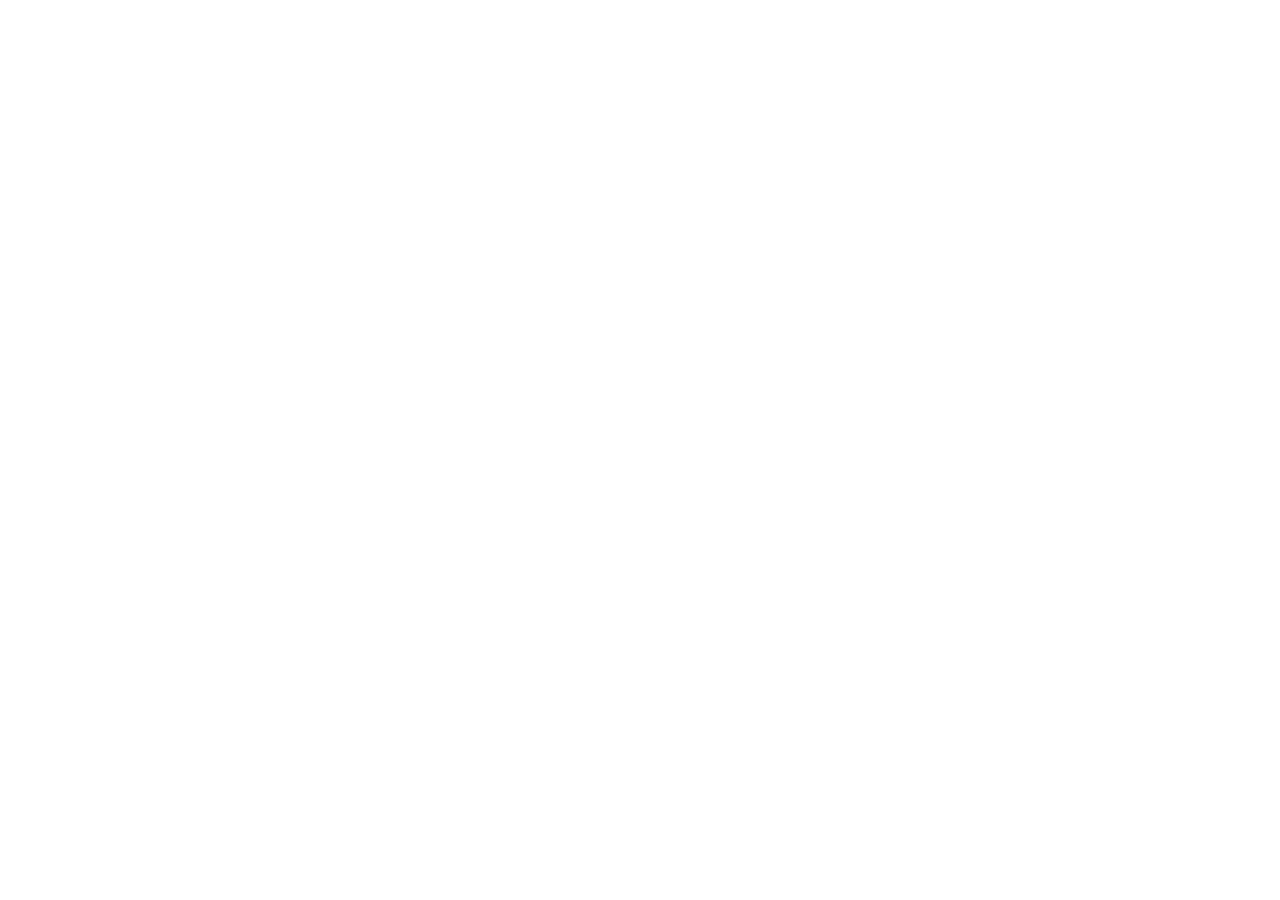
==== index.html @ 39a380a9 "Terminada pre-entrega 2" ====
<!DOCTYPE html>
<html lang="en">
<head>
    <meta charset="UTF-8">
    <meta name="viewport" content="width=device-width, initial-scale=1.0">
    <title>Calculadora</title>
</head>
<body>
    <script src="js/simulador.js"></script>
</body>
</html>
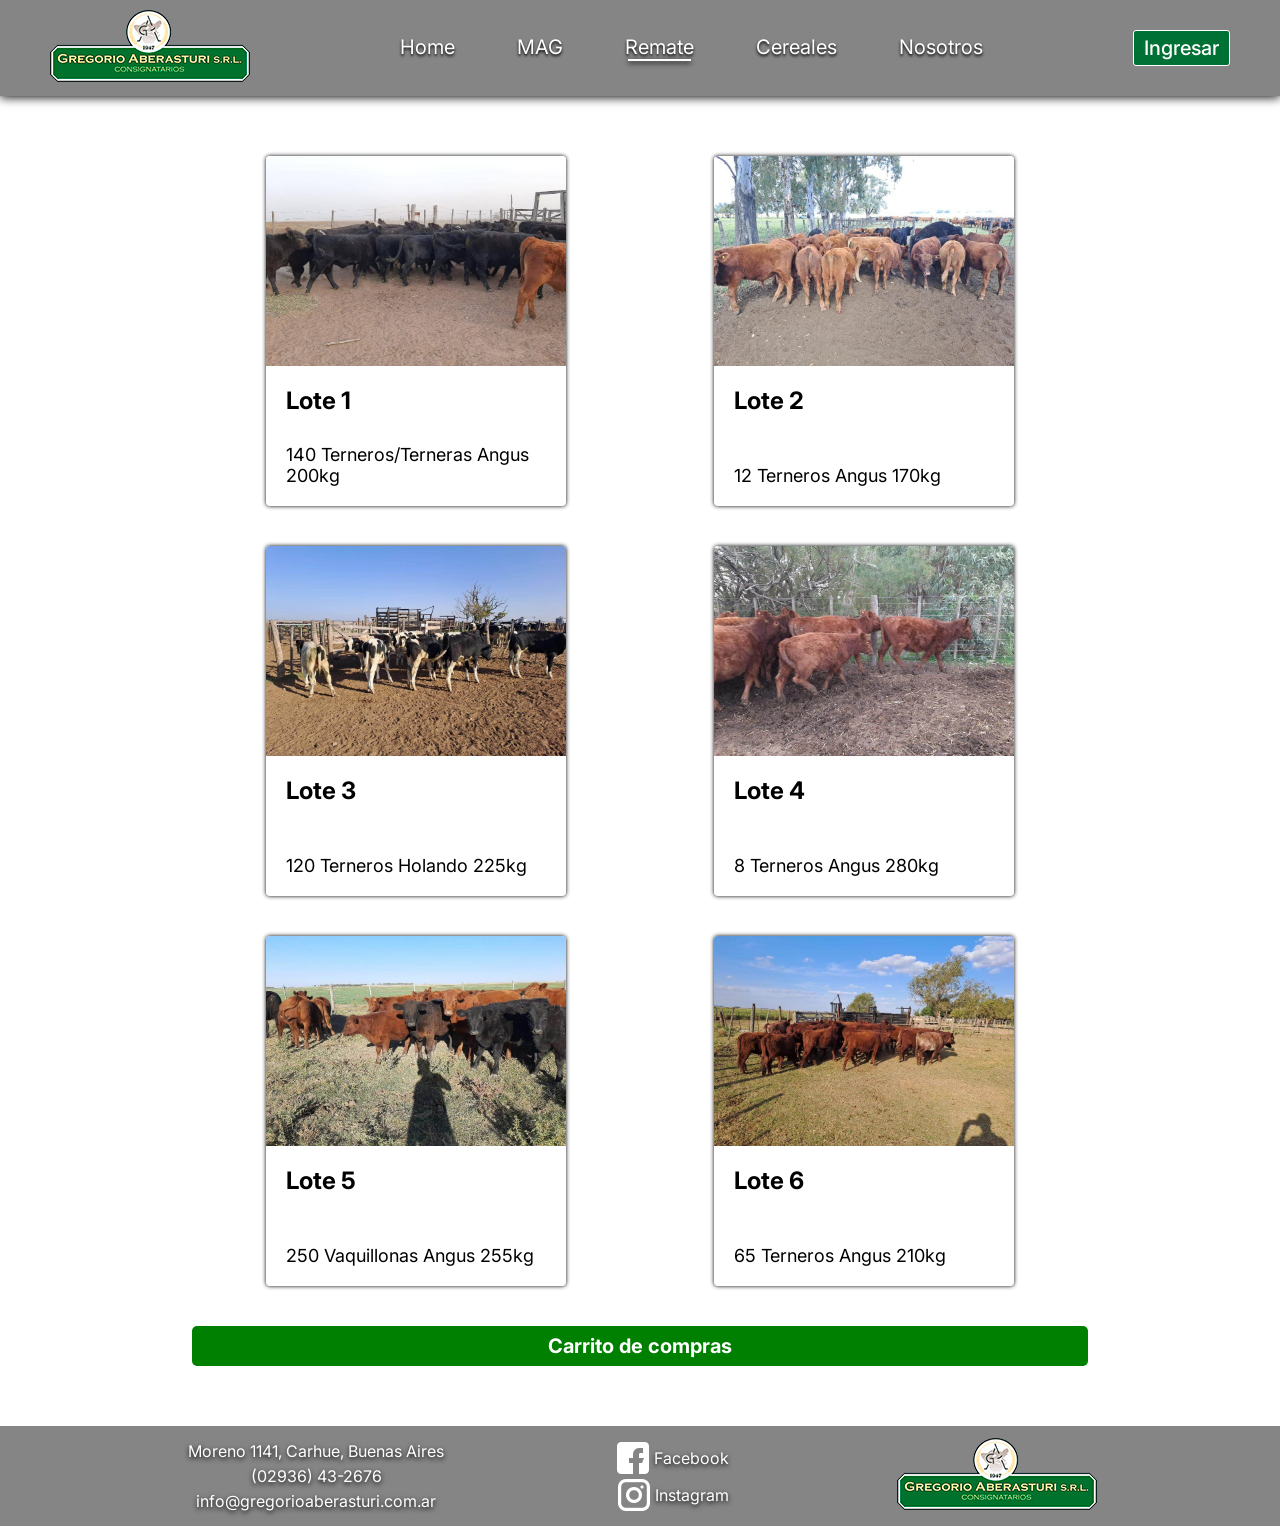
==== commit cc18306c: "Primer commit de 3ra pre-entrega" ====
--- a/index.html
+++ b/index.html
@@ -1,11 +1,169 @@
 <!DOCTYPE html>
-<html lang="en">
+<html lang="es">
+
 <head>
     <meta charset="UTF-8">
+    <meta http-equiv="X-UA-Compatible" content="IE=edge">
     <meta name="viewport" content="width=device-width, initial-scale=1.0">
-    <title>Calculadora</title>
+    <meta name="keywords" content="hacienda, cereales, consignataria, inversiones, vacas, ganado">
+    <meta name="description" content="Acceda a nuestro catalogo de hacienda disponible para nuestro proximo remate feria.">
+    <title>Remate | Gregorio Aberasturi SRL</title>
+    <link rel="stylesheet" href="https://cdnjs.cloudflare.com/ajax/libs/font-awesome/6.4.0/css/all.min.css" integrity="sha512-iecdLmaskl7CVkqkXNQ/ZH/XLlvWZOJyj7Yy7tcenmpD1ypASozpmT/E0iPtmFIB46ZmdtAc9eNBvH0H/ZpiBw==" crossorigin="anonymous" referrerpolicy="no-referrer">
+    <link rel="stylesheet" href="css/style.css">
+    <link rel="icon" href="../assets/images/favicon.png">
+    <style>
+        .catalogo {
+            flex-direction: column;
+            align-items: center;
+        }
+
+        .article2 {
+            display: flex;
+            justify-content: center;
+            align-items: center;
+            width: 70%;
+            height: 40px;
+            margin: 20px 0;
+            background-color: green;
+            border-radius: 5px;
+        }
+
+        .article2 h1 {
+            font-size: 20px;
+            color: white;
+        }
+    </style>
 </head>
+
 <body>
-    <script src="js/simulador.js"></script>
+    <nav>
+        <a href="index.html"><img src="assets/images/logo.png" alt="Logo"></a>
+        <ul class="navLinks">
+            <li><a href="index.html"">Home</a></li>
+            <li><a href="https://www.mercadoagroganadero.com.ar/dll/inicio.dll" target="_blank">MAG</a></li>
+            <li><a href="catalogoRemate.html" class="navbarLink active">Remate</a></li>
+            <li><a href="cereales.html" class="navbarLink">Cereales</a></li>
+            <li><a href="nosotros.html" class="navbarLink">Nosotros</a></li>
+        </ul>
+        <a href="login.html" class="navbarLink"><button>Ingresar</button></a>
+        <div class="toggle_btn">
+            <i class="fa-solid fa-bars"></i>
+        </div>
+        
+        <div class="dropdown_menu">
+            <li><a href="index.html"">Home</a></li>
+            <li><a href="https://www.mercadoagroganadero.com.ar/dll/inicio.dll" target="_blank">MAG</a></li>
+            <li><a href="catalogoRemate.html" class="navbarLink">Remate</a></li>
+            <li><a href="cereales.html" class="navbarLink">Cereales</a></li>
+            <li><a href="nosotros.html" class="navbarLink">Nosotros</a></li>
+            <a href="login.html" class="navbarLink navlog"><button>Ingresar</button></a>
+        </div>
+    </nav>
+    <header>
+    </header>
+    <main class="catalogoRemate-main">
+        <section class="catalogo">
+            <article class="article1">
+                <a class="cardLink" href="login.html">
+                    <div class="selfcard">
+                        <div class="cardImg l1"></div>
+                        <div class="cardTxt">
+                            <h3 class="card-title">Lote 1</h3>
+                            <p class="card-text">140 Terneros/Terneras Angus 200kg</p>
+                        </div>
+                    </div>
+                </a>
+                
+                <a class="cardLink" href="login.html">
+                    <div class="selfcard">
+                        <div class="cardImg l2"></div>
+                        <div class="cardTxt">                            
+                            <h3 class="card-title">Lote 2</h3>
+                            <p class="card-text">12 Terneros Angus 170kg</p>
+                        </div>
+                    </div>
+                </a>
+                
+                <a class="cardLink" href="login.html">
+                    <div class="selfcard">
+                        <div class="cardImg l3"></div>
+                        <div class="cardTxt">                            
+                            <h3 class="card-title">Lote 3</h3>
+                            <p class="card-text">120 Terneros Holando 225kg</p>
+                        </div>
+                    </div>
+                </a>
+                
+                <a class="cardLink" href="login.html">
+                    <div class="selfcard">
+                        <div class="cardImg l4"></div>
+                        <div class="cardTxt">                            
+                            <h3 class="card-title">Lote 4</h3>
+                            <p class="card-text">8 Terneros Angus 280kg</p>
+                        </div>
+                    </div>
+                </a>
+                
+                <a class="cardLink" href="login.html">
+                    <div class="selfcard">
+                        <div class="cardImg l5"></div>
+                        <div class="cardTxt">                            
+                            <h3 class="card-title">Lote 5</h3>
+                            <p class="card-text">250 Vaquillonas Angus 255kg</p>
+                        </div>
+                    </div>
+                </a>
+                
+                <a class="cardLink" href="login.html">
+                    <div class="selfcard">
+                        <div class="cardImg l6"></div>
+                        <div class="cardTxt">                            
+                            <h3 class="card-title">Lote 6</h3>
+                            <p class="card-text">65 Terneros Angus 210kg</p>
+                        </div>
+                    </div>
+                </a>
+            </article>
+
+            <article class="article2">
+                <h1>Carrito de compras</h1>
+            </article>
+        </section>
+    </main>
+    <footer class="bg-secondary row">
+        <div class="informacion col">
+            <ul>
+                <li>Moreno 1141, Carhue, Buenas Aires</li>
+                <li>(02936) 43-2676</li>
+                <li>info@gregorioaberasturi.com.ar</li>
+            </ul>
+        </div>
+        <div class="redes col">
+            <div class="facebook">
+                <a href="https://www.facebook.com/gregorio.aberasturisrl" target="_blank"><img src="assets/images/facebook.png" alt="Facebook Logo">Facebook</a>
+            </div>
+            <div class="instagram">
+                <a href="https://www.instagram.com/gregorioaberasturisrl/" target="_blank"><img src="assets/images/instagram.png" alt="Instagram Logo">Instagram</a>
+            </div>
+        </div>
+        <div class="footerLogo col">
+            <img src="assets/images/logo.png" alt="Logo">
+        </div>
+    </footer>
+    
+    <script>
+        const toggleBtn = document.querySelector('.toggle_btn')
+        const toggleBtnIcon = document.querySelector('.toggle_btn i')
+        const dropDownMenu = document.querySelector('.dropdown_menu')
+
+        toggleBtn.onclick = function () {
+            dropDownMenu.classList.toggle('open')
+            const isOpen = dropDownMenu.classList.contains('open')
+
+            toggleBtnIcon.classList = isOpen
+            ? 'fa-solid fa-xmark'
+            : 'fa-solid fa-bars'
+        }
+    </script>
 </body>
 </html>
--- a/css/style.css
+++ b/css/style.css
@@ -0,0 +1,1059 @@
+/* Utilities */
+/* Base */
+@import url("https://fonts.googleapis.com/css2?family=Inter:wght@100;200;300;400;500;600;700;800;900&display=swap");
+* {
+  margin: 0;
+  padding: 0;
+  box-sizing: border-box;
+  font-family: "Inter", sans-serif;
+  font-size: 16px;
+  text-decoration: none;
+  color: black;
+  list-style: none;
+}
+
+/* Components */
+/* Contenedores Generales */
+nav {
+  display: flex;
+  flex-direction: row;
+  flex-wrap: nowrap;
+  justify-content: space-between;
+  align-items: center;
+  position: sticky;
+  top: 0px;
+  padding: 10px 50px;
+  background-color: rgb(133, 133, 133);
+  box-shadow: 0px 1px 10px black;
+  z-index: 1;
+}
+nav a img {
+  max-width: 100%;
+  max-height: 72px;
+}
+nav ul {
+  display: flex;
+  flex-direction: row;
+  flex-wrap: nowrap;
+  justify-content: space-evenly;
+  align-items: none;
+  width: 60%;
+  list-style: none;
+  text-shadow: 0px 2px 3px black;
+}
+nav ul li {
+  transition: 0.2s;
+}
+nav ul li a {
+  font-size: 20px;
+  font-weight: 400;
+  color: white;
+  cursor: pointer;
+  transition: all 0.2s linear;
+}
+nav ul li a::after {
+  content: "";
+  width: 0;
+  height: 3px;
+  background-color: #007135;
+  margin: auto;
+  display: block;
+  box-shadow: 0px 2px 5px black;
+}
+nav ul li a:hover::after {
+  width: 90%;
+  transition: width 0.2s linear;
+}
+nav ul li a:hover {
+  color: #007135;
+  margin-top: 8px;
+}
+nav ul li a.active::after {
+  content: "";
+  width: 90%;
+  height: 2px;
+  background-color: white;
+  margin: auto;
+  display: block;
+  box-shadow: 0px 2px 5px black;
+  transition: all 0.2s linear;
+}
+nav ul li a.active:hover:after {
+  background-color: #007135;
+}
+nav button {
+  padding: 5px 10px;
+  font-size: 20px;
+  font-weight: 500;
+  color: white;
+  border-radius: 3px;
+  border: 1px solid white;
+  background-color: #007135;
+  cursor: pointer;
+  transition: 0.15s;
+}
+nav button:hover {
+  background-color: #005b2a;
+}
+nav .toggle_btn {
+  cursor: pointer;
+  display: none;
+}
+nav .toggle_btn i {
+  font-size: 2rem;
+  color: white;
+}
+nav .dropdown_menu {
+  position: absolute;
+  right: 2rem;
+  top: 105px;
+  width: 300px;
+  height: 0px;
+  background: rgba(133, 133, 133, 0.685);
+  backdrop-filter: blur(7px);
+  border-radius: 10px;
+  overflow: hidden;
+  display: none;
+  transition: height 0.2s cubic-bezier(0.175, 0.885, 0.32, 1.275);
+}
+nav .dropdown_menu li {
+  width: 100%;
+  display: flex;
+  flex-direction: row;
+  flex-wrap: nowrap;
+  justify-content: center;
+  align-items: center;
+  transition: all 0.2s;
+}
+nav .dropdown_menu li a {
+  width: 100%;
+  padding: 0.7rem;
+  text-align: center;
+  font-size: 18px;
+  color: white;
+}
+nav .dropdown_menu li:hover {
+  background: rgba(186, 186, 186, 0.316);
+}
+nav .dropdown_menu .navbarLink.navlog {
+  display: flex;
+  justify-content: center;
+}
+nav .dropdown_menu .navbarLink.navlog button {
+  width: 89.5%;
+}
+nav .dropdown_menu.open {
+  height: 267px;
+}
+
+footer {
+  display: flex;
+  flex-direction: row;
+  flex-wrap: nowrap;
+  justify-content: space-evenly;
+  align-items: center;
+  padding: 10px 20px;
+  justify-content: space-evenly;
+  align-items: center;
+  background-color: rgb(133, 133, 133);
+}
+footer .Logo {
+  width: 200px;
+}
+footer .informacion ul li {
+  display: flex;
+  flex-direction: row;
+  flex-wrap: nowrap;
+  justify-content: center;
+  align-items: center;
+  margin: 5px;
+  gap: 5px;
+  color: white;
+  text-shadow: 0px 2px 5px black;
+  list-style: none;
+  text-decoration: none;
+}
+footer .redes .facebook a {
+  display: flex;
+  flex-direction: row;
+  flex-wrap: nowrap;
+  justify-content: center;
+  align-items: center;
+  margin: 5px;
+  gap: 5px;
+  color: white;
+  text-shadow: 0px 2px 5px black;
+  list-style: none;
+  text-decoration: none;
+}
+footer .redes .instagram a {
+  display: flex;
+  flex-direction: row;
+  flex-wrap: nowrap;
+  justify-content: center;
+  align-items: center;
+  margin: 5px;
+  gap: 5px;
+  color: white;
+  text-shadow: 0px 2px 5px black;
+  list-style: none;
+  text-decoration: none;
+}
+
+/* index.html */
+.index-header {
+  position: relative;
+}
+.index-header video {
+  position: relative;
+  width: 100%;
+}
+.index-header .capa {
+  position: absolute;
+  width: 100%;
+  height: 99.7%;
+  top: 0;
+  left: 0;
+  background-color: rgba(0, 0, 0, 0.6901960784);
+  opacity: 1;
+  mix-blend-mode: soft-light;
+}
+.index-header .h1bg {
+  position: absolute;
+  width: 100%;
+  bottom: 28%;
+  left: 50%;
+  transform: translate(-50%);
+  text-align: center;
+  background: rgba(0, 0, 0, 0.313);
+}
+.index-header .h1bg h1, .index-header .h1bg span {
+  color: white;
+}
+.index-header h1 {
+  font-size: 65px;
+  font-weight: 800;
+}
+.index-header span {
+  font-size: 40px;
+  font-weight: 400;
+}
+
+.index-main .section1 {
+  display: flex;
+  flex-direction: column;
+  flex-wrap: nowrap;
+  justify-content: none;
+  align-items: center;
+  width: 100%;
+  margin: 25px 0px;
+  padding: 25px;
+  background-color: #f0fdf6;
+}
+.index-main .section1 article {
+  display: flex;
+  flex-direction: row;
+  flex-wrap: nowrap;
+  justify-content: space-between;
+  align-items: center;
+  position: relative;
+  width: 80%;
+  height: 500px;
+}
+.index-main .section1 article .artTxt2 div h2, .index-main .section1 article .artTxt1 div h2 {
+  font-weight: 600;
+  color: white;
+}
+.index-main .section1 article .artTxt1 {
+  display: flex;
+  flex-direction: column;
+  flex-wrap: nowrap;
+  justify-content: space-between;
+  align-items: center;
+  position: absolute;
+  max-width: 500px;
+  height: 250px;
+  padding: 20px 30px;
+  background-color: white;
+  border-radius: 4px;
+  box-shadow: 0px 0px 1px black;
+  left: 0;
+}
+.index-main .section1 article .artTxt1 div {
+  width: 100%;
+  font-size: 25px;
+  padding: 10px 0px;
+  background-color: #007135;
+  text-align: center;
+  border-radius: 5px 5px 0px 0px;
+}
+.index-main .section1 article .artTxt1 p {
+  padding: 15px;
+}
+.index-main .section1 article .artTxt1 .cardButton {
+  padding: 2px 10px;
+  font-family: "Inter", sans-serif;
+  font-size: 17px;
+  font-weight: 500;
+  color: white;
+  background-color: #007135;
+  border: none;
+  border-radius: 4px;
+  cursor: pointer;
+  transition: 0.2s;
+}
+.index-main .section1 article .artTxt2 {
+  display: flex;
+  flex-direction: column;
+  flex-wrap: nowrap;
+  justify-content: space-between;
+  align-items: center;
+  position: absolute;
+  max-width: 500px;
+  height: 250px;
+  padding: 20px 30px;
+  background-color: white;
+  border-radius: 4px;
+  box-shadow: 0px 0px 1px black;
+  right: 0;
+}
+.index-main .section1 article .artTxt2 div {
+  width: 100%;
+  font-size: 25px;
+  padding: 10px 0px;
+  background-color: #007135;
+  text-align: center;
+  border-radius: 5px 5px 0px 0px;
+}
+.index-main .section1 article .artTxt2 p {
+  padding: 15px;
+}
+.index-main .section1 article .artTxt2 .cardButton {
+  padding: 2px 10px;
+  font-family: "Inter", sans-serif;
+  font-size: 17px;
+  font-weight: 500;
+  color: white;
+  background-color: #007135;
+  border: none;
+  border-radius: 4px;
+  cursor: pointer;
+  transition: 0.2s;
+}
+.index-main .section1 article .artImg1 {
+  position: absolute;
+  right: 0;
+  width: 80%;
+  height: 400px;
+  background-size: cover;
+  background-position: center;
+  border-radius: 4px;
+  box-shadow: 0px 0px 1px black;
+  right: 0;
+  background-image: url("../assets/images/catalogo_hacienda.jpg");
+}
+.index-main .section1 article .artImg2 {
+  position: absolute;
+  right: 0;
+  width: 80%;
+  height: 400px;
+  background-size: cover;
+  background-position: center;
+  border-radius: 4px;
+  box-shadow: 0px 0px 1px black;
+  left: 0;
+  background-image: url("../assets/images/proximos_remates.jpg");
+}
+.index-main .section2 {
+  display: flex;
+  flex-direction: row;
+  flex-wrap: nowrap;
+  justify-content: center;
+  align-items: none;
+  width: 100%;
+  margin: 60px 0px;
+}
+.index-main .section2 article {
+  display: flex;
+  flex-direction: row;
+  flex-wrap: wrap;
+  justify-content: space-evenly;
+  align-items: none;
+  width: 70%;
+}
+.index-main .section2 article a {
+  max-width: 300px;
+  margin: 20px;
+}
+.index-main .section2 article a .selfcard {
+  display: flex;
+  flex-direction: column;
+  flex-wrap: nowrap;
+  justify-content: none;
+  align-items: none;
+  max-width: 300px;
+  height: 400px;
+  border-radius: 4px;
+  box-shadow: 0px 0px 4px black;
+  transition: all 160ms ease-in-out;
+  overflow: hidden;
+}
+.index-main .section2 article a .selfcard:hover {
+  transform: scale(1.05, 1.05);
+}
+.index-main .section2 article a .selfcard .cardImg {
+  width: 100%;
+  height: 60%;
+  background-size: cover;
+  background-position: left top;
+}
+.index-main .section2 article a .selfcard .cardTxt {
+  width: 100%;
+  height: 40%;
+  padding: 15px;
+  display: flex;
+  flex-direction: column;
+  gap: 10px;
+}
+.index-main .section3 {
+  display: flex;
+  flex-direction: row;
+  flex-wrap: nowrap;
+  justify-content: center;
+  align-items: none;
+  margin: 40px 0px;
+  gap: 30px;
+}
+.index-main .section3 article {
+  display: flex;
+  flex-direction: row;
+  flex-wrap: nowrap;
+  justify-content: none;
+  align-items: center;
+  width: 80%;
+  margin: 40px;
+  align-items: center;
+  gap: 50px 100px;
+}
+.index-main .section3 article img {
+  max-width: 100%;
+  max-height: 400px;
+  border-radius: 5px;
+}
+.index-main .section3 article div {
+  display: grid;
+  gap: 30px;
+}
+.index-main .section3 article div h2 {
+  font-size: 30px;
+}
+
+/* catalogoRemate.html */
+.catalogoRemate-main .catalogo {
+  display: flex;
+  margin: 40px 0px;
+  justify-content: center;
+}
+.catalogoRemate-main .catalogo .article1 {
+  display: grid;
+  grid-template: repeat(2, 1fr)/repeat(3, 1fr);
+  align-items: center;
+  justify-content: center;
+  width: 70%;
+}
+.catalogoRemate-main .catalogo .article1 a {
+  max-width: 300px;
+  margin: 20px;
+  justify-self: center;
+  align-self: center;
+}
+.catalogoRemate-main .catalogo .article1 a .selfcard {
+  display: flex;
+  flex-direction: column;
+  flex-wrap: nowrap;
+  justify-content: none;
+  align-items: none;
+  width: 300px;
+  height: 350px;
+  border-radius: 4px;
+  box-shadow: 0px 0px 4px black;
+  transition: all 160ms ease-in-out;
+  overflow: hidden;
+}
+.catalogoRemate-main .catalogo .article1 a .selfcard .cardImg {
+  width: 100%;
+  height: 60%;
+  background-size: cover;
+  background-position: center;
+}
+.catalogoRemate-main .catalogo .article1 a .selfcard .cardTxt {
+  display: flex;
+  flex-direction: column;
+  flex-wrap: nowrap;
+  justify-content: space-between;
+  align-items: start;
+  width: 100%;
+  height: 40%;
+  padding: 20px;
+  display: flex;
+  flex-direction: column;
+  gap: 10px;
+}
+.catalogoRemate-main .catalogo .article1 a .selfcard .cardTxt h3 {
+  font-size: 24px;
+}
+.catalogoRemate-main .catalogo .article1 a .selfcard .cardTxt p {
+  font-size: 18px;
+}
+.catalogoRemate-main .catalogo .article1 a .selfcard:hover {
+  transform: scale(1.02, 1.02);
+}
+.catalogoRemate-main .catalogo .article1 .l1 {
+  background-image: url(../assets/images/lote1.jpg);
+}
+.catalogoRemate-main .catalogo .article1 .l2 {
+  background-image: url(../assets/images/lote2.jpg);
+}
+.catalogoRemate-main .catalogo .article1 .l3 {
+  background-image: url(../assets/images/lote3.jpg);
+}
+.catalogoRemate-main .catalogo .article1 .l4 {
+  background-image: url(../assets/images/lote4.jpg);
+}
+.catalogoRemate-main .catalogo .article1 .l5 {
+  background-image: url(../assets/images/lote5.jpg);
+}
+.catalogoRemate-main .catalogo .article1 .l6 {
+  background-image: url(../assets/images/lote6.jpg);
+}
+
+/* nosotros.html */
+.nosotros-main .secHist {
+  display: flex;
+  flex-direction: column;
+  flex-wrap: nowrap;
+  justify-content: none;
+  align-items: center;
+}
+.nosotros-main .secHist .historiaNos {
+  display: flex;
+  width: 80%;
+  margin: 40px;
+  align-items: center;
+  gap: 50px 100px;
+}
+.nosotros-main .secHist .historiaNos div {
+  display: grid;
+  gap: 10px;
+}
+.nosotros-main .secHist .historiaNos div h2 {
+  font-size: 30px;
+}
+.nosotros-main .secHist .historiaNos div h3 {
+  font-size: 20px;
+}
+
+/* cereales.html */
+.cereales-main {
+  display: grid;
+  grid-template: 0.12fr 0.29fr auto/repeat(2, 50%);
+  margin: 30px 20px;
+  border-radius: 12px;
+  overflow: hidden;
+}
+.cereales-main .cereales_div_h1 {
+  grid-column: 1/3;
+  display: flex;
+  justify-content: center;
+  align-items: center;
+  background-color: #007135;
+  border-radius: 12px 12px 0px 0px;
+}
+.cereales-main .cereales_div_h1 h1 {
+  padding: 10px 0px;
+  font-size: 48px;
+  color: white;
+}
+.cereales-main .cotizaciones {
+  grid-column: 1/span 2;
+  display: flex;
+  justify-content: space-evenly;
+  margin-top: 20px;
+  padding: 20px 0px;
+}
+.cereales-main .cotizaciones iframe {
+  width: 320px;
+}
+.cereales-main .cereales_div {
+  display: grid;
+  width: 500px;
+  height: fit-content;
+  margin: 20px;
+  grid-template: 1fr 17.7fr/1fr;
+  border-radius: 12px;
+  align-self: center;
+  justify-self: center;
+  border: 2px solid #007135;
+}
+.cereales-main .cereales_div div {
+  width: 100%;
+  border-radius: 7px 7px 0 0;
+  background-color: #007135;
+}
+.cereales-main .cereales_div h2 {
+  width: 100%;
+  margin: 7px 0px;
+  font-weight: 600;
+  color: white;
+  text-align: center;
+}
+.cereales-main .cereales_div_form form {
+  align-self: center;
+  justify-self: center;
+  width: 50%;
+  display: grid;
+  gap: 5px;
+}
+.cereales-main .cereales_div_form form label {
+  font-weight: 600;
+  color: black;
+}
+.cereales-main .cereales_div_form form input,
+.cereales-main .cereales_div_form form textarea {
+  width: 100%;
+  border: none;
+  outline: none;
+  padding: 5px 10px;
+  font-weight: 500;
+  border-bottom: 2px solid black;
+}
+.cereales-main .cereales_div_form form textarea {
+  border: 2px solid black;
+}
+
+/* cereales.html */
+.login-body {
+  height: 100svh;
+  display: grid;
+  grid-template: auto 80% auto/1fr;
+}
+
+.login-main {
+  display: flex;
+  justify-content: center;
+  align-items: center;
+  background: linear-gradient(0deg, #75c198, #f0fdf6);
+}
+.login-main .login_form {
+  display: grid;
+  width: 400px;
+  margin: 20px;
+  grid-template: 50px auto/1fr;
+  justify-content: center;
+  border-radius: 10px;
+  background-color: white;
+  overflow: hidden;
+}
+.login-main .login_form .title_div {
+  display: flex;
+  justify-content: center;
+  align-items: center;
+  background-color: #007135;
+}
+.login-main .login_form .title_div h1 {
+  text-align: center;
+  color: white;
+  font-size: 25px;
+  font-weight: 600;
+  align-self: center;
+  justify-self: center;
+}
+.login-main .login_form form {
+  width: 80%;
+  align-self: center;
+  justify-self: center;
+  margin-bottom: 10px;
+}
+.login-main .login_form form .text_field {
+  position: relative;
+  border-bottom: 2px solid #adadad;
+  margin: 30px 0;
+}
+.login-main .login_form form .text_field input {
+  width: 100%;
+  height: 40px;
+  padding: 0 5px;
+  font-size: 16px;
+  border: none;
+  background: none;
+  outline: none;
+}
+.login-main .login_form form .text_field label {
+  position: absolute;
+  top: 50%;
+  left: 5px;
+  color: #adadad;
+  transform: translateY(-50%);
+  font-size: 16px;
+  pointer-events: none;
+  transition: 0.2s;
+}
+.login-main .login_form form .text_field span::before {
+  content: "";
+  position: absolute;
+  top: 40px;
+  left: 0;
+  width: 0%;
+  height: 2px;
+  background: #007135;
+  transition: 0.4s;
+}
+.login-main .login_form form .text_field input:focus ~ label, .login-main .login_form form .text_field input:valid ~ label {
+  top: -5px;
+  color: #007135;
+}
+.login-main .login_form form .text_field input:focus ~ span::before, .login-main .login_form form .text_field input:valid ~ span::before {
+  width: 100%;
+}
+.login-main .login_form form input[type=submit] {
+  width: 100%;
+  height: 40px;
+  cursor: pointer;
+  outline: none;
+  border: none;
+  background: #007135;
+  border-radius: 3px;
+  font-size: 18px;
+  font-weight: 600;
+  color: white;
+  transition: 0.2s;
+}
+.login-main .login_form form input[type=submit]:hover {
+  background: #005b2a;
+}
+.login-main .login_form .reset_create {
+  display: flex;
+  flex-direction: column;
+  flex-wrap: nowrap;
+  justify-content: center;
+  align-items: center;
+  margin: 15px 0px;
+  border-top: 2px dashed #007135;
+}
+.login-main .login_form .reset_create a {
+  color: #adadad;
+  margin: 15px 0px;
+}
+.login-main .login_form .reset_create a:hover {
+  text-decoration: underline;
+}
+.login-main .login_form .reset_create p a {
+  color: #007135;
+  font-weight: 500;
+}
+
+/* Media Queries */
+@media (max-width: 1457px) {
+  /* Clases index.html */
+  .index-main .section2 .article1 {
+    display: grid;
+    grid-template: 1fr 1fr/1fr 1fr;
+  }
+  .index-main .section2 .article1 .cardLink {
+    align-self: center;
+    justify-self: center;
+  }
+  .index-main .section3 .historia {
+    flex-direction: column;
+  }
+  .index-main .section3 .historia .historiaTxt h2 {
+    text-align: center;
+  }
+  /* Clases catalogoRemate.html */
+  .catalogoRemate-main .catalogo .article1 {
+    grid-template: repeat(2, 1fr)/repeat(2, 1fr);
+  }
+}
+@media (max-width: 1048px) {
+  /* Contenedores generales */
+  nav {
+    gap: 20px;
+  }
+  nav .navLinks,
+  nav button {
+    display: none;
+  }
+  nav .toggle_btn {
+    display: block;
+  }
+  nav .dropdown_menu {
+    display: block;
+  }
+  nav .dropdown_menu button {
+    display: block;
+  }
+  footer {
+    display: flex;
+    flex-direction: column;
+    gap: 20px;
+  }
+  /* Clases index.html */
+  .index-header .h1bg h1 {
+    font-size: 55px;
+  }
+  .index-header .h1bg span {
+    font-size: 35px;
+  }
+  /* Clases cereales.html */
+  .cereales-main {
+    display: flex;
+    flex-direction: column;
+  }
+  .cereales-main .cotizaciones {
+    flex-direction: column;
+    gap: 20px;
+    align-items: center;
+  }
+}
+@media (max-width: 980px) {
+  /* Clases catalogoRemate */
+  .catalogoRemate-main .catalogo .article1 {
+    grid-template: repeat(2, 1fr)/1fr;
+  }
+}
+@media (max-width: 920px) {
+  /* Clases index.html */
+  /* Header */
+  .index-header .h1bg h1 {
+    font-size: 45px;
+  }
+  .index-header .h1bg span {
+    font-size: 30px;
+  }
+  .index-main .section1 .article {
+    width: 100%;
+    flex-direction: column;
+    align-items: center;
+  }
+  .index-main .section1 .article .artImg1,
+  .index-main .section1 .article .artImg2 {
+    width: 100%;
+    top: 0;
+  }
+  .index-main .section1 .article .artTxt1,
+  .index-main .section1 .article .artTxt2 {
+    width: 90%;
+    height: fit-content;
+    bottom: 0;
+    left: 50%;
+    transform: translateX(-50%);
+  }
+  .index-main .section2 .article1 {
+    grid-template: repeat(3, 1fr)/1fr;
+  }
+  .index-main .section2 .article1 .cardLink {
+    width: 80%;
+  }
+  .index-main .section2 .article1 .cardLink .selfcard {
+    width: 100%;
+    justify-content: space-between;
+  }
+  .index-main .section2 .article1 .cardLink .selfcard .cardTxt h3 {
+    font-size: 22px;
+  }
+  .index-main .section2 .article1 .cardLink .selfcard .cardTxt p {
+    font-size: 14px;
+  }
+}
+@media (max-width: 850px) {
+  /* Clases cereales.html */
+  .cereales-main .cereales_div {
+    width: 400px;
+    height: 512px;
+  }
+  .cereales-main .cereales_div_form {
+    height: 650px;
+  }
+  .cereales-main .cereales_div_form form {
+    width: 80%;
+  }
+  /* Clases nosotros.html */
+  .nosotros-main .secHist {
+    display: flex;
+    flex-direction: column;
+    flex-wrap: nowrap;
+    justify-content: none;
+    align-items: center;
+  }
+  .nosotros-main .secHist .historiaNos {
+    display: grid;
+    grid-template: repeat(2, auto)/1fr;
+    align-items: center;
+    justify-content: center;
+  }
+  .nosotros-main .secHist .historiaNos img {
+    align-self: center;
+    justify-self: center;
+  }
+}
+@media (max-width: 737px) {
+  /* Clases index.html */
+  .index-header .h1bg h1 {
+    font-size: 38px;
+  }
+  .index-header .h1bg span {
+    font-size: 25px;
+  }
+}
+@media (max-width: 615px) {
+  /* Clases index.html */
+  .index-header .h1bg h1 {
+    font-size: 32px;
+  }
+  .index-header .h1bg span {
+    font-size: 22px;
+  }
+}
+@media (max-width: 562px) {
+  /* Nav */
+  nav {
+    padding: 5px 15px;
+  }
+  nav .dropdown_menu {
+    left: 2rem;
+    width: unset;
+  }
+  /* Clases index.html */
+  /* Header */
+  .index-header .h1bg h1 {
+    font-size: 26px;
+  }
+  .index-header .h1bg span {
+    font-size: 17px;
+  }
+  /* Main */
+  /* Section 2 */
+  .index-main .section2 .article1 .cardLink {
+    width: 250px;
+    height: 333px;
+  }
+  .index-main .section2 .article1 .cardLink .selfcard {
+    width: 250px;
+    height: 333px;
+  }
+  .index-main .section2 .article1 .cardLink .selfcard .cardTxt h3 {
+    font-size: 16px;
+  }
+  .index-main .section2 .article1 .cardLink .selfcard .cardTxt p {
+    font-size: 12px;
+  }
+  .index-main .section3 .historia .historiaTxt p {
+    font-size: 14px;
+  }
+  /* Clases cereales.html */
+  .cereales-main .cereales_div {
+    width: 300px;
+    height: 384px;
+  }
+  .cereales-main .cereales_div_form {
+    height: 650px;
+  }
+}
+@media (max-width: 475px) {
+  /* Clases cereales.html */
+  .login-main .login_form {
+    width: 300px;
+  }
+}
+@media (max-width: 414px) {
+  /* Clases index.html */
+  /* Header */
+  .index-header .h1bg h1 {
+    font-size: 22px;
+  }
+  .index-header .h1bg span {
+    font-size: 12px;
+  }
+  /* Section 1 */
+  .index-main .section1 .article .artTxt1 p,
+  .index-main .section1 .article .artTxt2 p {
+    font-size: 14px;
+  }
+  .index-main .section3 .historia .historiaTxt h2 {
+    font-size: 25px;
+  }
+  .index-main .section3 .historia .historiaTxt p {
+    font-size: 12px;
+  }
+  /* Clases catalogoRemate.html */
+  .catalogoRemate-main .catalogo .article1 a {
+    max-width: 250px;
+    height: 300px;
+  }
+  .catalogoRemate-main .catalogo .article1 a .selfcard {
+    width: 100%;
+    height: 300px;
+  }
+  .catalogoRemate-main .catalogo .article1 a .selfcard .cardTxt {
+    display: flex;
+    flex-direction: column;
+    flex-wrap: nowrap;
+    justify-content: space-between;
+    align-items: start;
+    width: 100%;
+    height: 40%;
+    padding: 20px;
+    display: flex;
+    flex-direction: column;
+    gap: 10px;
+  }
+  .catalogoRemate-main .catalogo .article1 a .selfcard .cardTxt h3 {
+    font-size: 20px;
+  }
+  .catalogoRemate-main .catalogo .article1 a .selfcard .cardTxt p {
+    font-size: 15px;
+  }
+  /* Clases cereales.html */
+  .cereales-main .cotizaciones iframe {
+    width: 250px;
+  }
+  .cereales-main .cereales_div_h1 h1 {
+    font-size: 38px;
+  }
+  .cereales-main .cereales_div {
+    width: 250px;
+  }
+}
+@media (max-width: 342px) {
+  /* Contenedores generales */
+  /* Footer */
+  footer .informacion ul li {
+    font-size: 14px;
+  }
+  footer .redes .facebook a {
+    font-size: 14px;
+  }
+  footer .redes .instagram a {
+    font-size: 14px;
+  }
+  /* Clases index.html */
+  /* Section 1 */
+  .index-main .section1 .article .artTxt1 p {
+    font-size: 12px;
+  }
+  .index-main .section1 .article .artTxt2 p {
+    font-size: 12px;
+  }
+  .index-main .section3 .historia .historiaTxt p {
+    font-size: 10px;
+  }
+  /* Clases cereales.html */
+  .login-main .login_form {
+    width: 280px;
+  }
+  .login-main .login_form .reset_create a, .login-main .login_form .reset_create p {
+    font-size: 13px;
+  }
+}
+
+/*# sourceMappingURL=style.css.map */
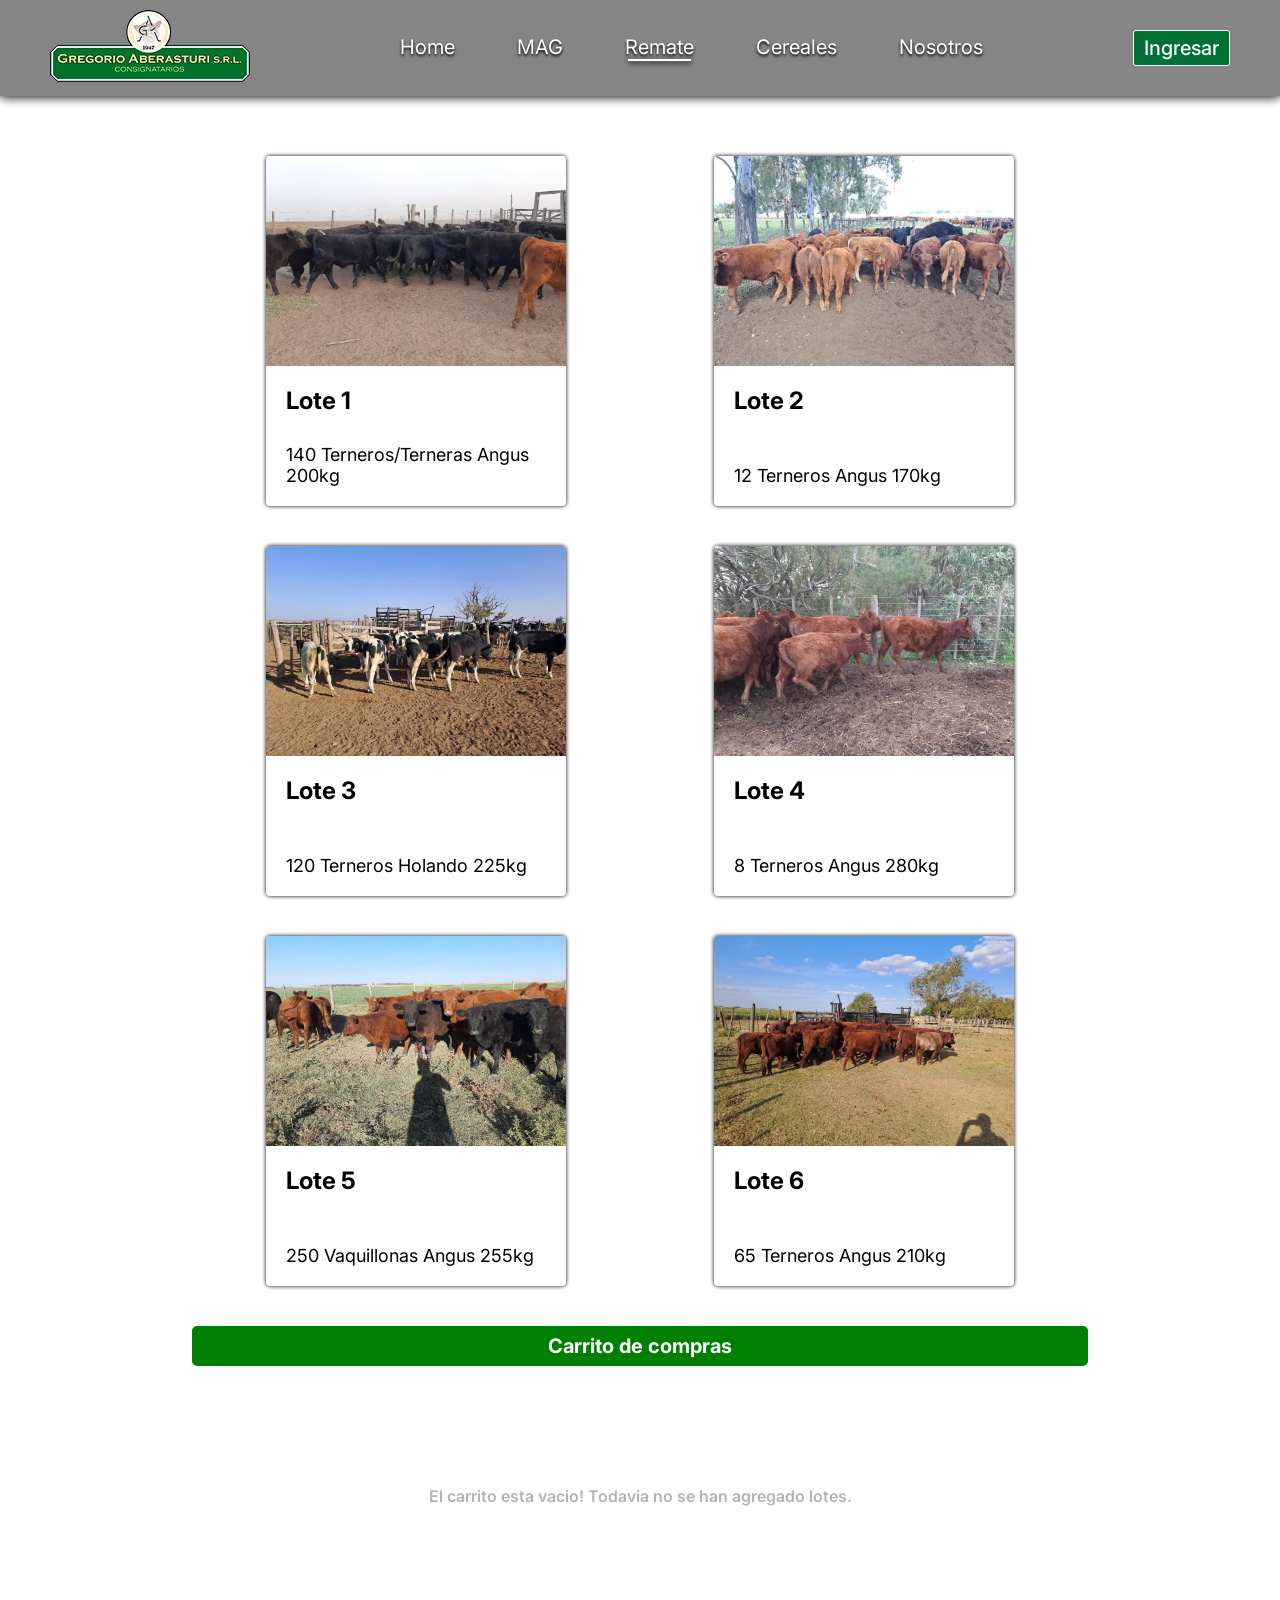
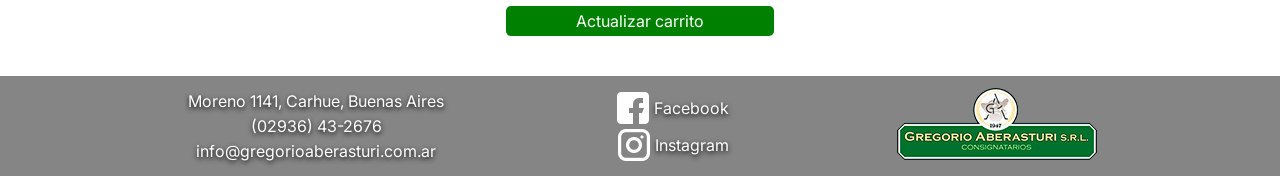
==== commit 3ec3d284: "Avanzada 3ra pre-entrega" ====
--- a/index.html
+++ b/index.html
@@ -6,9 +6,12 @@
     <meta http-equiv="X-UA-Compatible" content="IE=edge">
     <meta name="viewport" content="width=device-width, initial-scale=1.0">
     <meta name="keywords" content="hacienda, cereales, consignataria, inversiones, vacas, ganado">
-    <meta name="description" content="Acceda a nuestro catalogo de hacienda disponible para nuestro proximo remate feria.">
+    <meta name="description"
+        content="Acceda a nuestro catalogo de hacienda disponible para nuestro proximo remate feria.">
     <title>Remate | Gregorio Aberasturi SRL</title>
-    <link rel="stylesheet" href="https://cdnjs.cloudflare.com/ajax/libs/font-awesome/6.4.0/css/all.min.css" integrity="sha512-iecdLmaskl7CVkqkXNQ/ZH/XLlvWZOJyj7Yy7tcenmpD1ypASozpmT/E0iPtmFIB46ZmdtAc9eNBvH0H/ZpiBw==" crossorigin="anonymous" referrerpolicy="no-referrer">
+    <link rel="stylesheet" href="https://cdnjs.cloudflare.com/ajax/libs/font-awesome/6.4.0/css/all.min.css"
+        integrity="sha512-iecdLmaskl7CVkqkXNQ/ZH/XLlvWZOJyj7Yy7tcenmpD1ypASozpmT/E0iPtmFIB46ZmdtAc9eNBvH0H/ZpiBw=="
+        crossorigin="anonymous" referrerpolicy="no-referrer">
     <link rel="stylesheet" href="css/style.css">
     <link rel="icon" href="../assets/images/favicon.png">
     <style>
@@ -16,19 +19,50 @@
             flex-direction: column;
             align-items: center;
         }
-
+        
         .article2 {
+            display: flex;
+            width: 70%;
+            flex-direction: column;
+            justify-content: space-between;
+            align-items: center;
+            min-height: 330px;
+        }
+
+        .article2 h2 {
+            font-weight: 600;
+            color: rgb(179, 179, 179);
+        }
+
+        .article2 #container {
+            display: none;
+        }
+
+        .article2 button {
+            width: 30%;
+            height: 30px;
+            border: none;
+            border-radius: 5px;
+            background-color: green;
+            color: white;
+        }
+
+        .article2 button:hover {
+            cursor: pointer;
+        }
+
+        .divC {
             display: flex;
             justify-content: center;
             align-items: center;
-            width: 70%;
+            width: 100%;
             height: 40px;
             margin: 20px 0;
             background-color: green;
             border-radius: 5px;
         }
 
-        .article2 h1 {
+        .divC h1 {
             font-size: 20px;
             color: white;
         }
@@ -40,7 +74,7 @@
         <a href="index.html"><img src="assets/images/logo.png" alt="Logo"></a>
         <ul class="navLinks">
             <li><a href="index.html"">Home</a></li>
-            <li><a href="https://www.mercadoagroganadero.com.ar/dll/inicio.dll" target="_blank">MAG</a></li>
+            <li><a href=" https://www.mercadoagroganadero.com.ar/dll/inicio.dll" target="_blank">MAG</a></li>
             <li><a href="catalogoRemate.html" class="navbarLink active">Remate</a></li>
             <li><a href="cereales.html" class="navbarLink">Cereales</a></li>
             <li><a href="nosotros.html" class="navbarLink">Nosotros</a></li>
@@ -49,10 +83,10 @@
         <div class="toggle_btn">
             <i class="fa-solid fa-bars"></i>
         </div>
-        
+
         <div class="dropdown_menu">
             <li><a href="index.html"">Home</a></li>
-            <li><a href="https://www.mercadoagroganadero.com.ar/dll/inicio.dll" target="_blank">MAG</a></li>
+            <li><a href=" https://www.mercadoagroganadero.com.ar/dll/inicio.dll" target="_blank">MAG</a></li>
             <li><a href="catalogoRemate.html" class="navbarLink">Remate</a></li>
             <li><a href="cereales.html" class="navbarLink">Cereales</a></li>
             <li><a href="nosotros.html" class="navbarLink">Nosotros</a></li>
@@ -64,7 +98,7 @@
     <main class="catalogoRemate-main">
         <section class="catalogo">
             <article class="article1">
-                <a class="cardLink" href="login.html">
+                <a class="cardLink" href="#">
                     <div class="selfcard">
                         <div class="cardImg l1"></div>
                         <div class="cardTxt">
@@ -73,51 +107,51 @@
                         </div>
                     </div>
                 </a>
-                
-                <a class="cardLink" href="login.html">
+
+                <a class="cardLink" href="#">
                     <div class="selfcard">
                         <div class="cardImg l2"></div>
-                        <div class="cardTxt">                            
+                        <div class="cardTxt">
                             <h3 class="card-title">Lote 2</h3>
                             <p class="card-text">12 Terneros Angus 170kg</p>
                         </div>
                     </div>
                 </a>
-                
-                <a class="cardLink" href="login.html">
+
+                <a class="cardLink" href="#">
                     <div class="selfcard">
                         <div class="cardImg l3"></div>
-                        <div class="cardTxt">                            
+                        <div class="cardTxt">
                             <h3 class="card-title">Lote 3</h3>
                             <p class="card-text">120 Terneros Holando 225kg</p>
                         </div>
                     </div>
                 </a>
-                
-                <a class="cardLink" href="login.html">
+
+                <a class="cardLink" href="#">
                     <div class="selfcard">
                         <div class="cardImg l4"></div>
-                        <div class="cardTxt">                            
+                        <div class="cardTxt">
                             <h3 class="card-title">Lote 4</h3>
                             <p class="card-text">8 Terneros Angus 280kg</p>
                         </div>
                     </div>
                 </a>
-                
-                <a class="cardLink" href="login.html">
+
+                <a class="cardLink" href="#">
                     <div class="selfcard">
                         <div class="cardImg l5"></div>
-                        <div class="cardTxt">                            
+                        <div class="cardTxt">
                             <h3 class="card-title">Lote 5</h3>
                             <p class="card-text">250 Vaquillonas Angus 255kg</p>
                         </div>
                     </div>
                 </a>
-                
-                <a class="cardLink" href="login.html">
+
+                <a class="cardLink" href="#">
                     <div class="selfcard">
                         <div class="cardImg l6"></div>
-                        <div class="cardTxt">                            
+                        <div class="cardTxt">
                             <h3 class="card-title">Lote 6</h3>
                             <p class="card-text">65 Terneros Angus 210kg</p>
                         </div>
@@ -126,7 +160,15 @@
             </article>
 
             <article class="article2">
-                <h1>Carrito de compras</h1>
+                <div class="divC">
+                    <h1>Carrito de compras</h1>
+                </div>
+
+                <h2>El carrito esta vacio! Todavia no se han agregado lotes.</h2>
+
+                <div id="container"></div>
+
+                <button id="updateBtn">Actualizar carrito</button>
             </article>
         </section>
     </main>
@@ -140,17 +182,19 @@
         </div>
         <div class="redes col">
             <div class="facebook">
-                <a href="https://www.facebook.com/gregorio.aberasturisrl" target="_blank"><img src="assets/images/facebook.png" alt="Facebook Logo">Facebook</a>
+                <a href="https://www.facebook.com/gregorio.aberasturisrl" target="_blank"><img
+                        src="assets/images/facebook.png" alt="Facebook Logo">Facebook</a>
             </div>
             <div class="instagram">
-                <a href="https://www.instagram.com/gregorioaberasturisrl/" target="_blank"><img src="assets/images/instagram.png" alt="Instagram Logo">Instagram</a>
+                <a href="https://www.instagram.com/gregorioaberasturisrl/" target="_blank"><img
+                        src="assets/images/instagram.png" alt="Instagram Logo">Instagram</a>
             </div>
         </div>
         <div class="footerLogo col">
             <img src="assets/images/logo.png" alt="Logo">
         </div>
     </footer>
-    
+
     <script>
         const toggleBtn = document.querySelector('.toggle_btn')
         const toggleBtnIcon = document.querySelector('.toggle_btn i')
@@ -161,9 +205,11 @@
             const isOpen = dropDownMenu.classList.contains('open')
 
             toggleBtnIcon.classList = isOpen
-            ? 'fa-solid fa-xmark'
-            : 'fa-solid fa-bars'
+                ? 'fa-solid fa-xmark'
+                : 'fa-solid fa-bars'
         }
     </script>
+    <script src="js/carrito.js"></script>
 </body>
+
 </html>
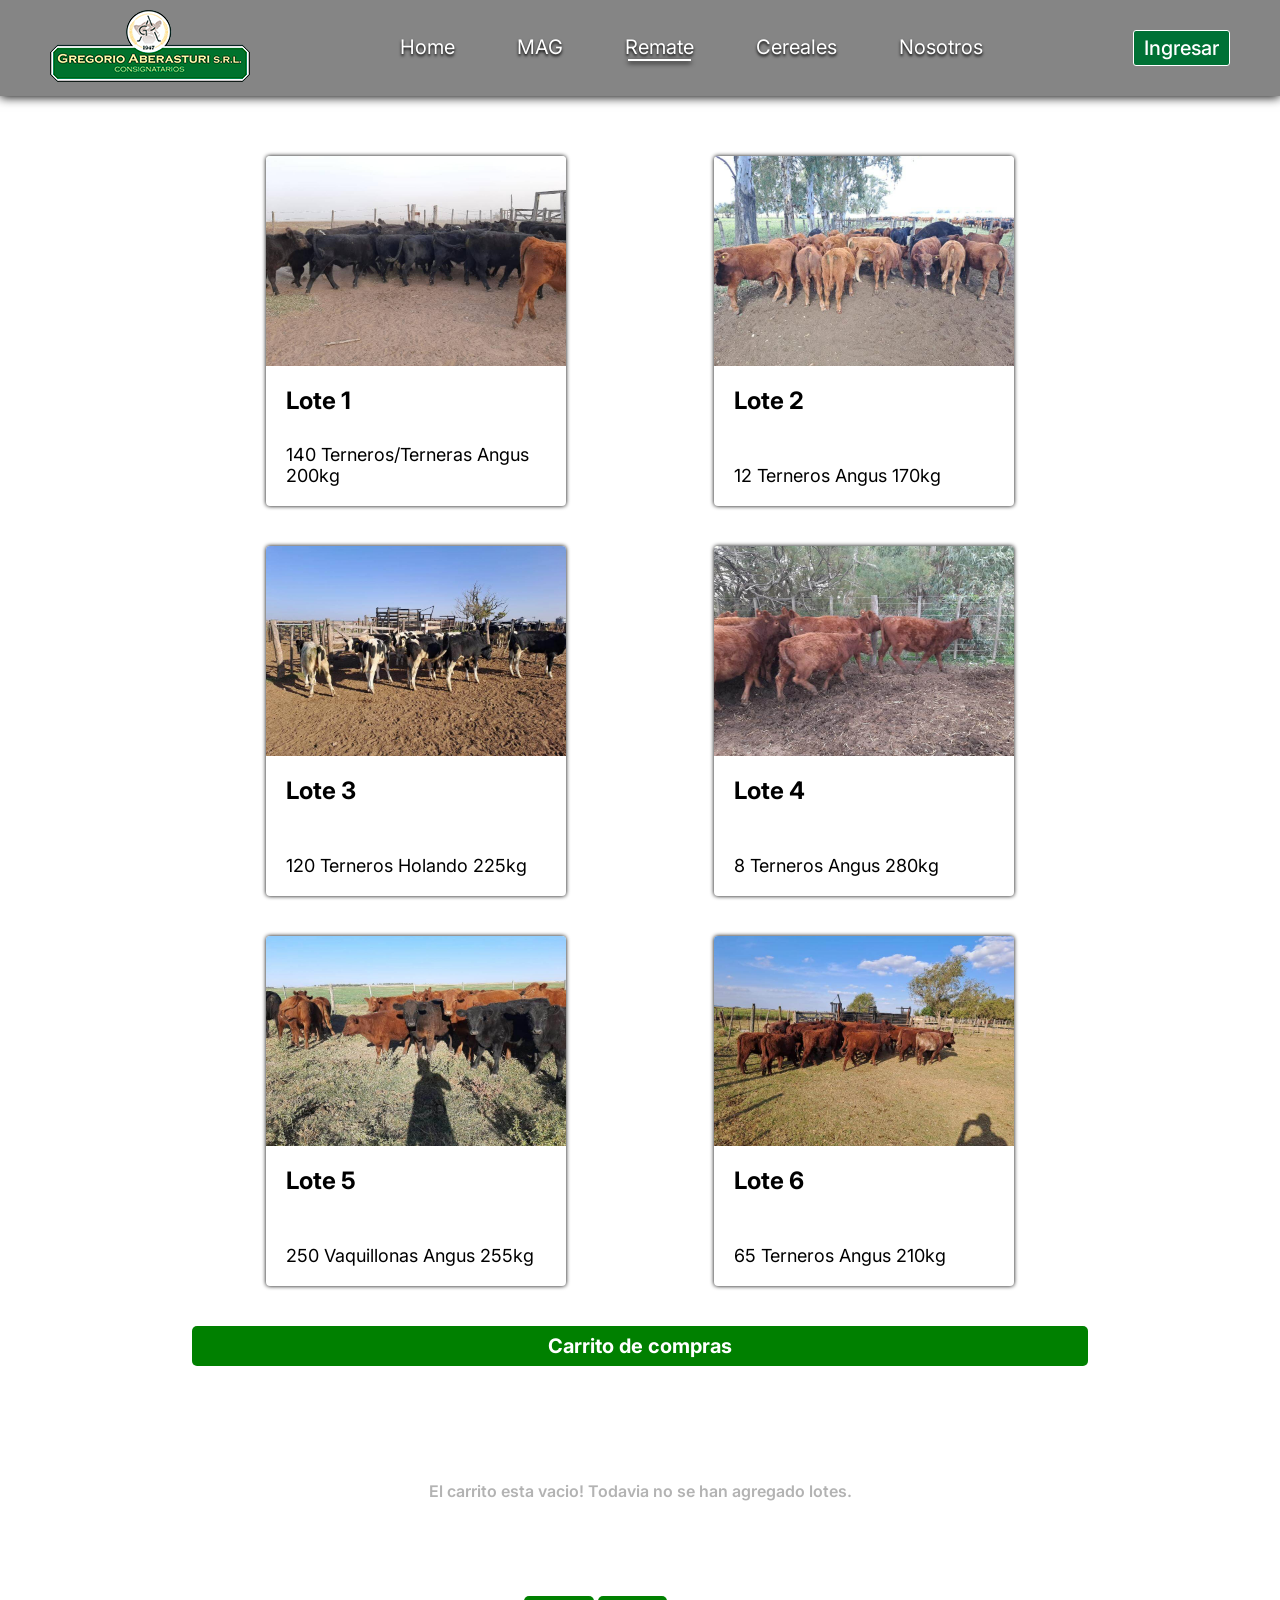
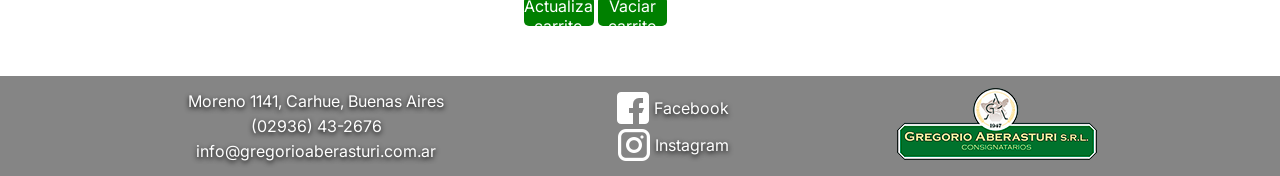
==== commit b4efe7ad: "Quedo lista la funcion de agregar al carrito y el css de este. Esta pendiente de desarrollo el boton" ====
--- a/index.html
+++ b/index.html
@@ -19,7 +19,7 @@
             flex-direction: column;
             align-items: center;
         }
-        
+
         .article2 {
             display: flex;
             width: 70%;
@@ -29,7 +29,7 @@
             min-height: 330px;
         }
 
-        .article2 h2 {
+        .article2 p {
             font-weight: 600;
             color: rgb(179, 179, 179);
         }
@@ -65,6 +65,84 @@
         .divC h1 {
             font-size: 20px;
             color: white;
+        }
+
+        .catalogoRemate-main .catalogo .article2 a {
+            max-width: 300px;
+            margin: 20px;
+            justify-self: center;
+            align-self: center;
+        }
+
+        .catalogoRemate-main .catalogo .article2 a .selfcard {
+            display: flex;
+            flex-direction: column;
+            flex-wrap: nowrap;
+            justify-content: none;
+            align-items: none;
+            width: 300px;
+            height: 350px;
+            border-radius: 4px;
+            box-shadow: 0px 0px 4px black;
+            transition: all 160ms ease-in-out;
+            overflow: hidden;
+        }
+
+        .catalogoRemate-main .catalogo .article2 a .selfcard .cardImg {
+            width: 100%;
+            height: 60%;
+            background-size: cover;
+            background-position: center;
+        }
+
+        .catalogoRemate-main .catalogo .article2 a .selfcard .cardTxt {
+            display: flex;
+            flex-direction: column;
+            flex-wrap: nowrap;
+            justify-content: space-between;
+            align-items: start;
+            width: 100%;
+            height: 40%;
+            padding: 20px;
+            display: flex;
+            flex-direction: column;
+            gap: 10px;
+        }
+
+        .catalogoRemate-main .catalogo .article2 a .selfcard .cardTxt h3 {
+            font-size: 24px;
+        }
+
+        .catalogoRemate-main .catalogo .article2 a .selfcard .cardTxt p {
+            font-size: 18px;
+        }
+
+        .catalogoRemate-main .catalogo .article2 a .selfcard:hover {
+            transform: scale(1.02, 1.02);
+        }
+
+        .catalogoRemate-main .catalogo .article2 .l1 {
+            background-image: url(assets/images/lote1.jpg);
+        }
+
+        .catalogoRemate-main .catalogo .article2 .l2 {
+            background-image: url(assets/images/lote2.jpg);
+        }
+
+        .catalogoRemate-main .catalogo .article2 .l3 {
+            background-image: url(assets/images/lote3.jpg);
+        }
+
+        .catalogoRemate-main .catalogo .article2 .l4 {
+            background-image: url(assets/images/lote4.jpg);
+        }
+
+        .catalogoRemate-main .catalogo .article2 .l5 {
+            background-image: url(assets/images/lote5.jpg);
+        }
+
+        .catalogoRemate-main .catalogo .article2 .l6 {
+            background-image: url(assets/images/lote6.jpg);
         }
     </style>
 </head>
@@ -98,7 +176,7 @@
     <main class="catalogoRemate-main">
         <section class="catalogo">
             <article class="article1">
-                <a class="cardLink" href="#">
+                <a id="l1" class="cardLink" href="#">
                     <div class="selfcard">
                         <div class="cardImg l1"></div>
                         <div class="cardTxt">
@@ -108,7 +186,7 @@
                     </div>
                 </a>
 
-                <a class="cardLink" href="#">
+                <a id="l2" class="cardLink" href="#">
                     <div class="selfcard">
                         <div class="cardImg l2"></div>
                         <div class="cardTxt">
@@ -118,7 +196,7 @@
                     </div>
                 </a>
 
-                <a class="cardLink" href="#">
+                <a id="l3" class="cardLink" href="#">
                     <div class="selfcard">
                         <div class="cardImg l3"></div>
                         <div class="cardTxt">
@@ -128,7 +206,7 @@
                     </div>
                 </a>
 
-                <a class="cardLink" href="#">
+                <a id="l4" class="cardLink" href="#">
                     <div class="selfcard">
                         <div class="cardImg l4"></div>
                         <div class="cardTxt">
@@ -138,7 +216,7 @@
                     </div>
                 </a>
 
-                <a class="cardLink" href="#">
+                <a id="l5" class="cardLink" href="#">
                     <div class="selfcard">
                         <div class="cardImg l5"></div>
                         <div class="cardTxt">
@@ -148,7 +226,7 @@
                     </div>
                 </a>
 
-                <a class="cardLink" href="#">
+                <a id="l6" class="cardLink" href="#">
                     <div class="selfcard">
                         <div class="cardImg l6"></div>
                         <div class="cardTxt">
@@ -164,11 +242,15 @@
                     <h1>Carrito de compras</h1>
                 </div>
 
-                <h2>El carrito esta vacio! Todavia no se han agregado lotes.</h2>
+                <p id="message">El carrito esta vacio! Todavia no se han agregado lotes.</p>
 
                 <div id="container"></div>
 
-                <button id="updateBtn">Actualizar carrito</button>
+                <div id="buttons">
+                    <button id="updateBtn">Actualizar carrito</button>
+                    <button id="clearBtn">Vaciar carrito</button>
+
+                </div>
             </article>
         </section>
     </main>
@@ -209,7 +291,7 @@
                 : 'fa-solid fa-bars'
         }
     </script>
-    <script src="js/carrito.js"></script>
+    <script src="js/cart.js"></script>
 </body>
 
 </html>
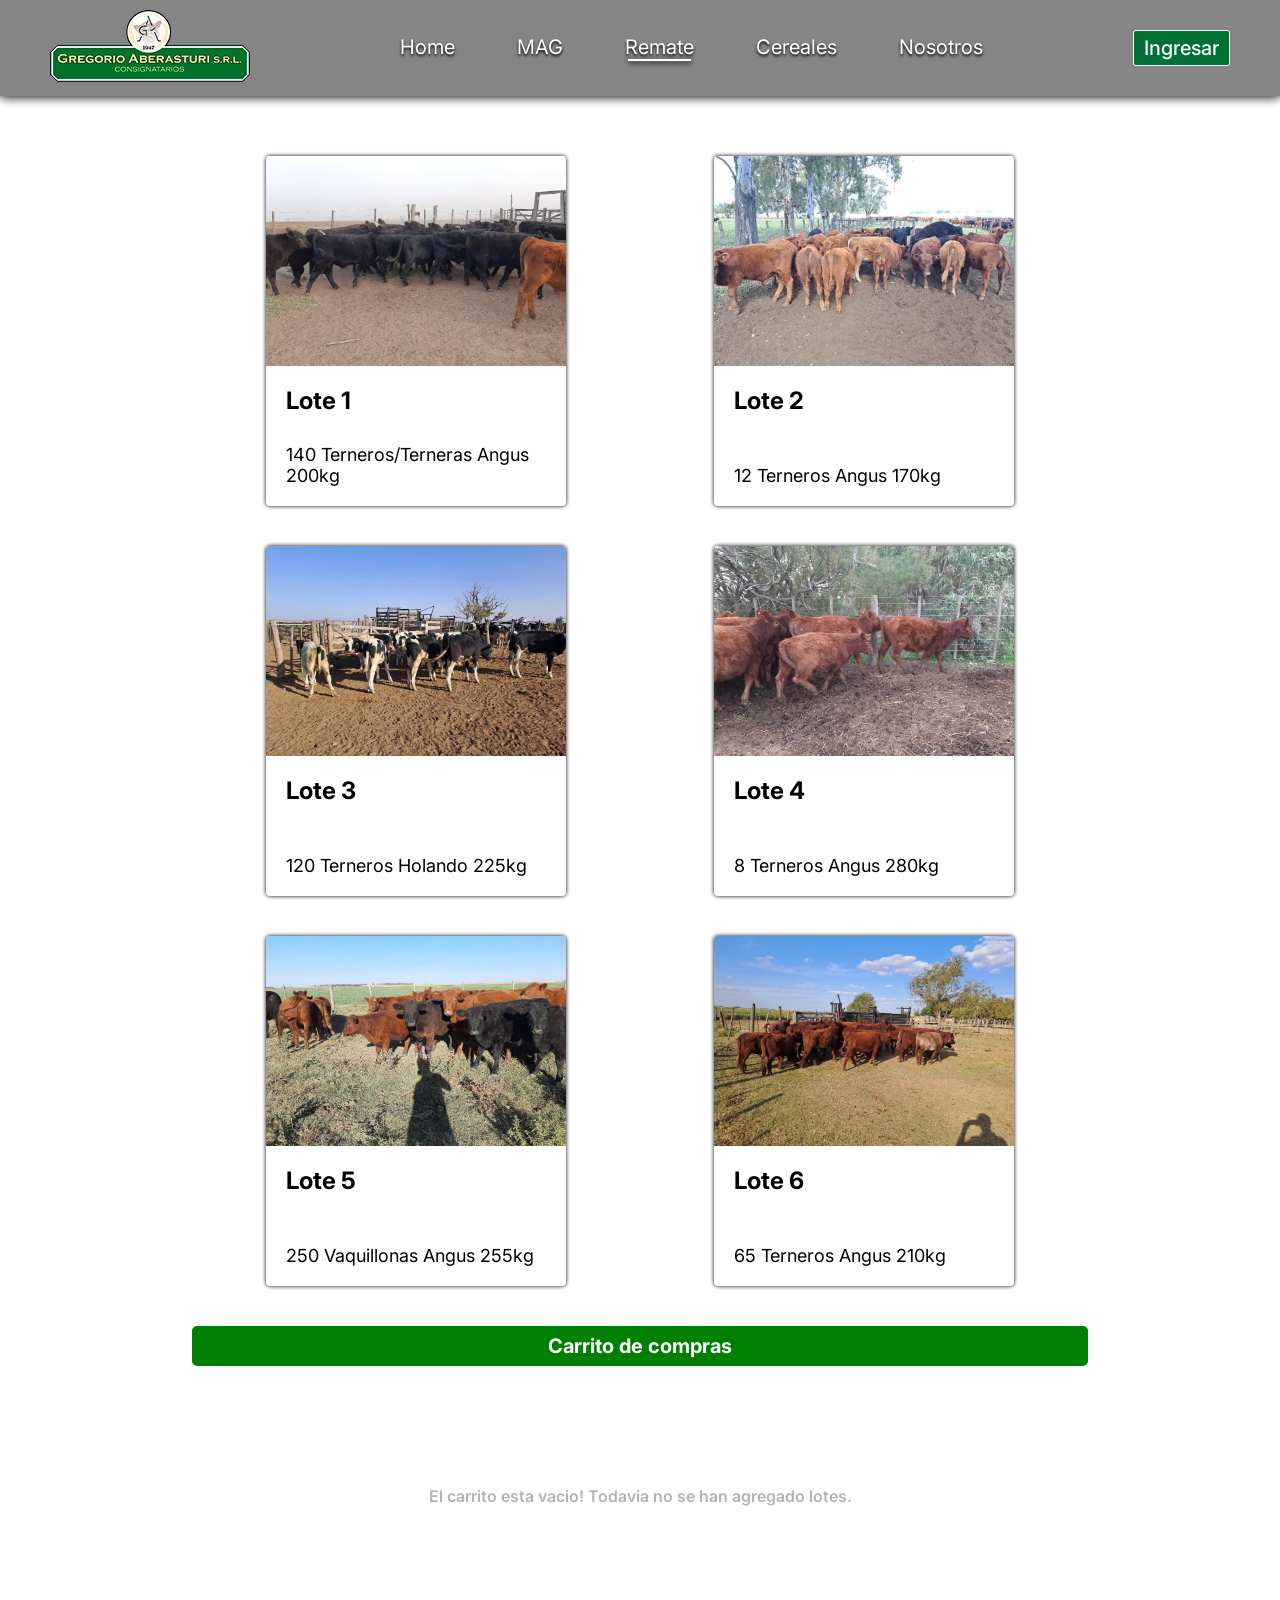
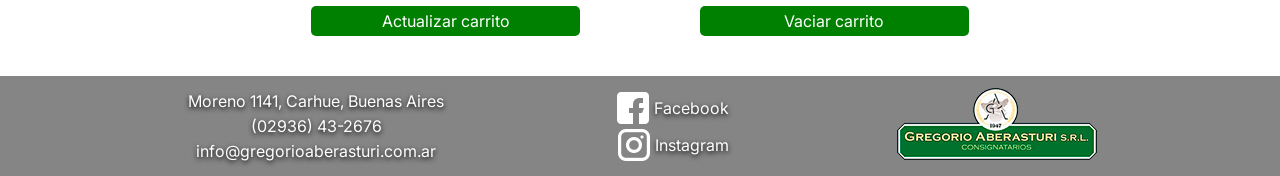
==== commit e7052254: "Parece estar todo listo para la 3ra pre-entrega. Constatar luego todos los requisitos de la entrega " ====
--- a/index.html
+++ b/index.html
@@ -144,6 +144,13 @@
         .catalogoRemate-main .catalogo .article2 .l6 {
             background-image: url(assets/images/lote6.jpg);
         }
+
+        #buttons {
+            display: flex;
+            width: 100%;
+            justify-content: space-evenly;
+            align-items: center;
+        }
     </style>
 </head>
 
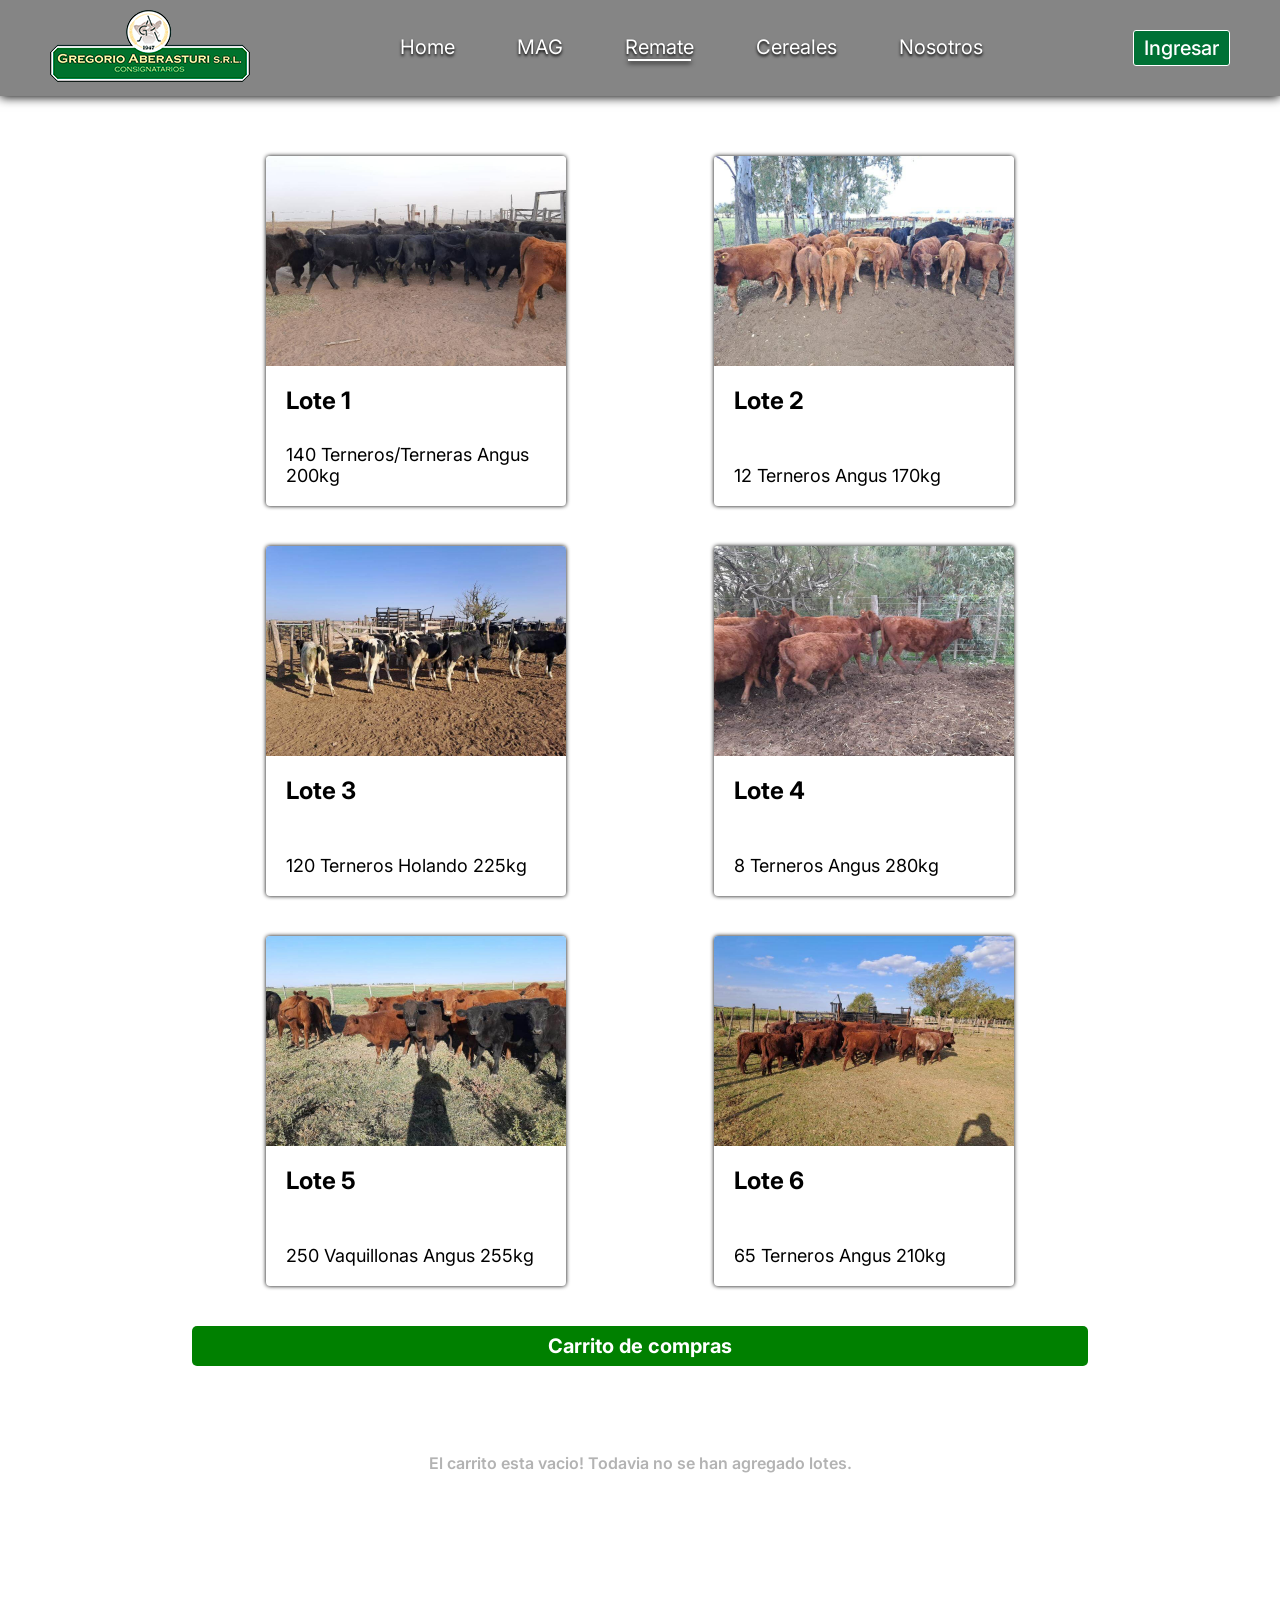
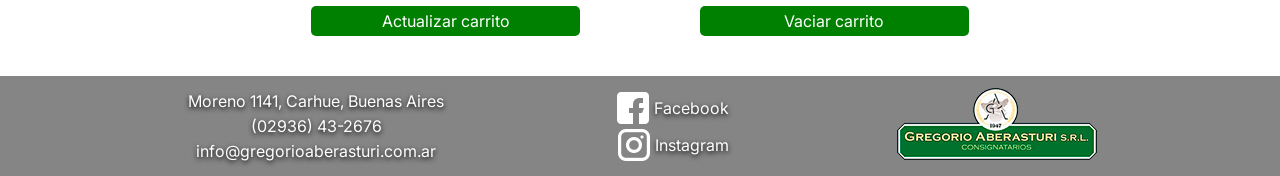
==== commit 369407aa: "Se corrigio el css del carrito" ====
--- a/index.html
+++ b/index.html
@@ -109,6 +109,14 @@
             gap: 10px;
         }
 
+        .catalogoRemate-main .catalogo .article2 #container {
+            display: grid;
+            grid-template: repeat(2, 1fr)/repeat(3, 1fr);
+            align-items: center;
+            justify-content: center;
+            width: 70%;
+        }
+
         .catalogoRemate-main .catalogo .article2 a .selfcard .cardTxt h3 {
             font-size: 24px;
         }
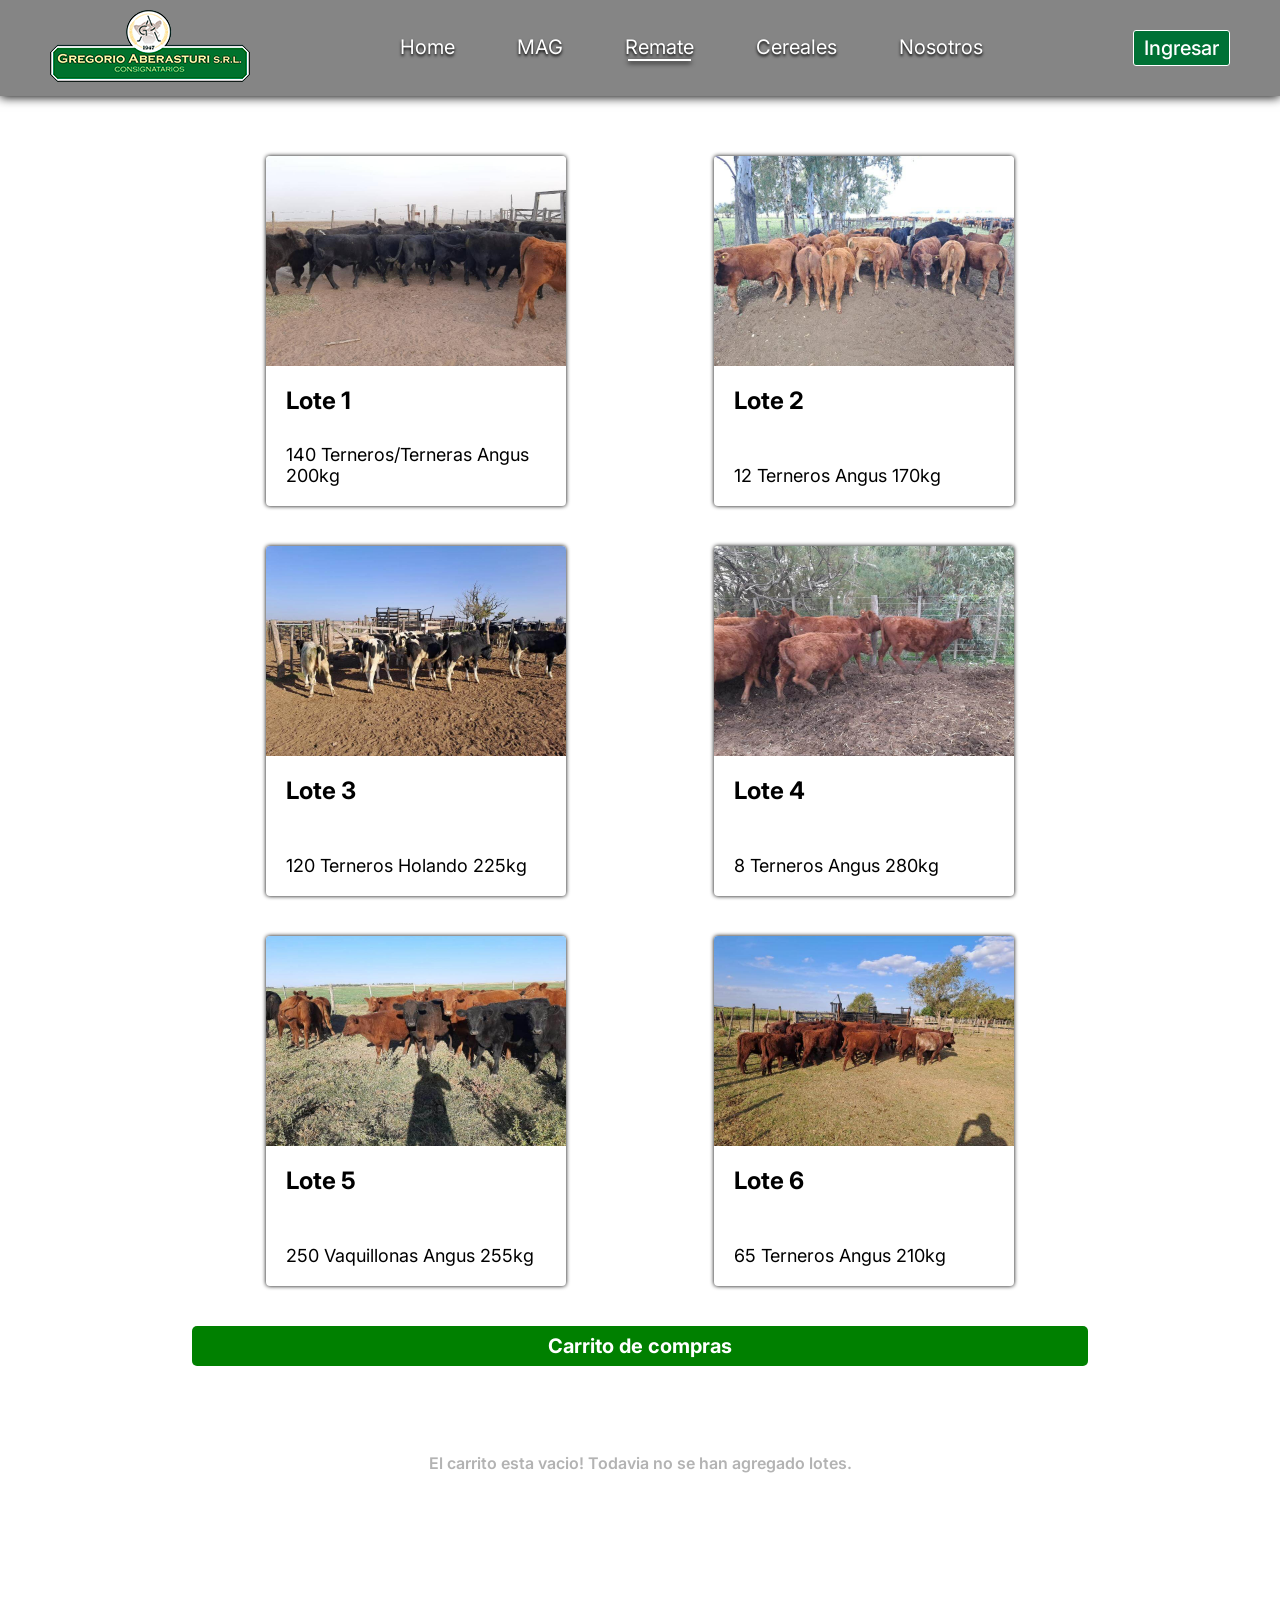
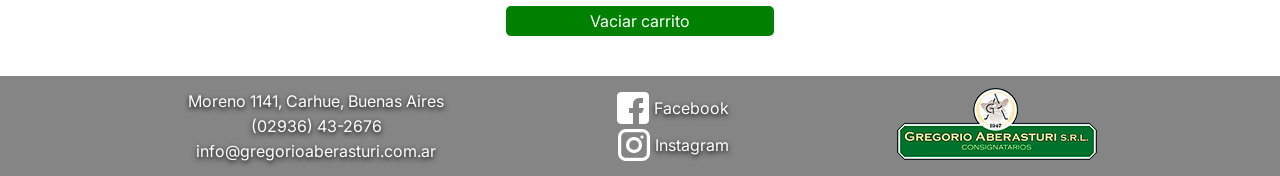
==== commit 9d7dc52e: "Todo listo para la 3ra pre-entrega" ====
--- a/index.html
+++ b/index.html
@@ -20,6 +20,10 @@
             align-items: center;
         }
 
+        .article1 .cardLink:hover {
+            cursor: pointer;
+        }
+
         .article2 {
             display: flex;
             width: 70%;
@@ -191,7 +195,7 @@
     <main class="catalogoRemate-main">
         <section class="catalogo">
             <article class="article1">
-                <a id="l1" class="cardLink" href="#">
+                <a id="l1" class="cardLink">
                     <div class="selfcard">
                         <div class="cardImg l1"></div>
                         <div class="cardTxt">
@@ -201,7 +205,7 @@
                     </div>
                 </a>
 
-                <a id="l2" class="cardLink" href="#">
+                <a id="l2" class="cardLink">
                     <div class="selfcard">
                         <div class="cardImg l2"></div>
                         <div class="cardTxt">
@@ -211,7 +215,7 @@
                     </div>
                 </a>
 
-                <a id="l3" class="cardLink" href="#">
+                <a id="l3" class="cardLink">
                     <div class="selfcard">
                         <div class="cardImg l3"></div>
                         <div class="cardTxt">
@@ -221,7 +225,7 @@
                     </div>
                 </a>
 
-                <a id="l4" class="cardLink" href="#">
+                <a id="l4" class="cardLink">
                     <div class="selfcard">
                         <div class="cardImg l4"></div>
                         <div class="cardTxt">
@@ -231,7 +235,7 @@
                     </div>
                 </a>
 
-                <a id="l5" class="cardLink" href="#">
+                <a id="l5" class="cardLink">
                     <div class="selfcard">
                         <div class="cardImg l5"></div>
                         <div class="cardTxt">
@@ -241,7 +245,7 @@
                     </div>
                 </a>
 
-                <a id="l6" class="cardLink" href="#">
+                <a id="l6" class="cardLink">
                     <div class="selfcard">
                         <div class="cardImg l6"></div>
                         <div class="cardTxt">
@@ -262,9 +266,7 @@
                 <div id="container"></div>
 
                 <div id="buttons">
-                    <button id="updateBtn">Actualizar carrito</button>
                     <button id="clearBtn">Vaciar carrito</button>
-
                 </div>
             </article>
         </section>
